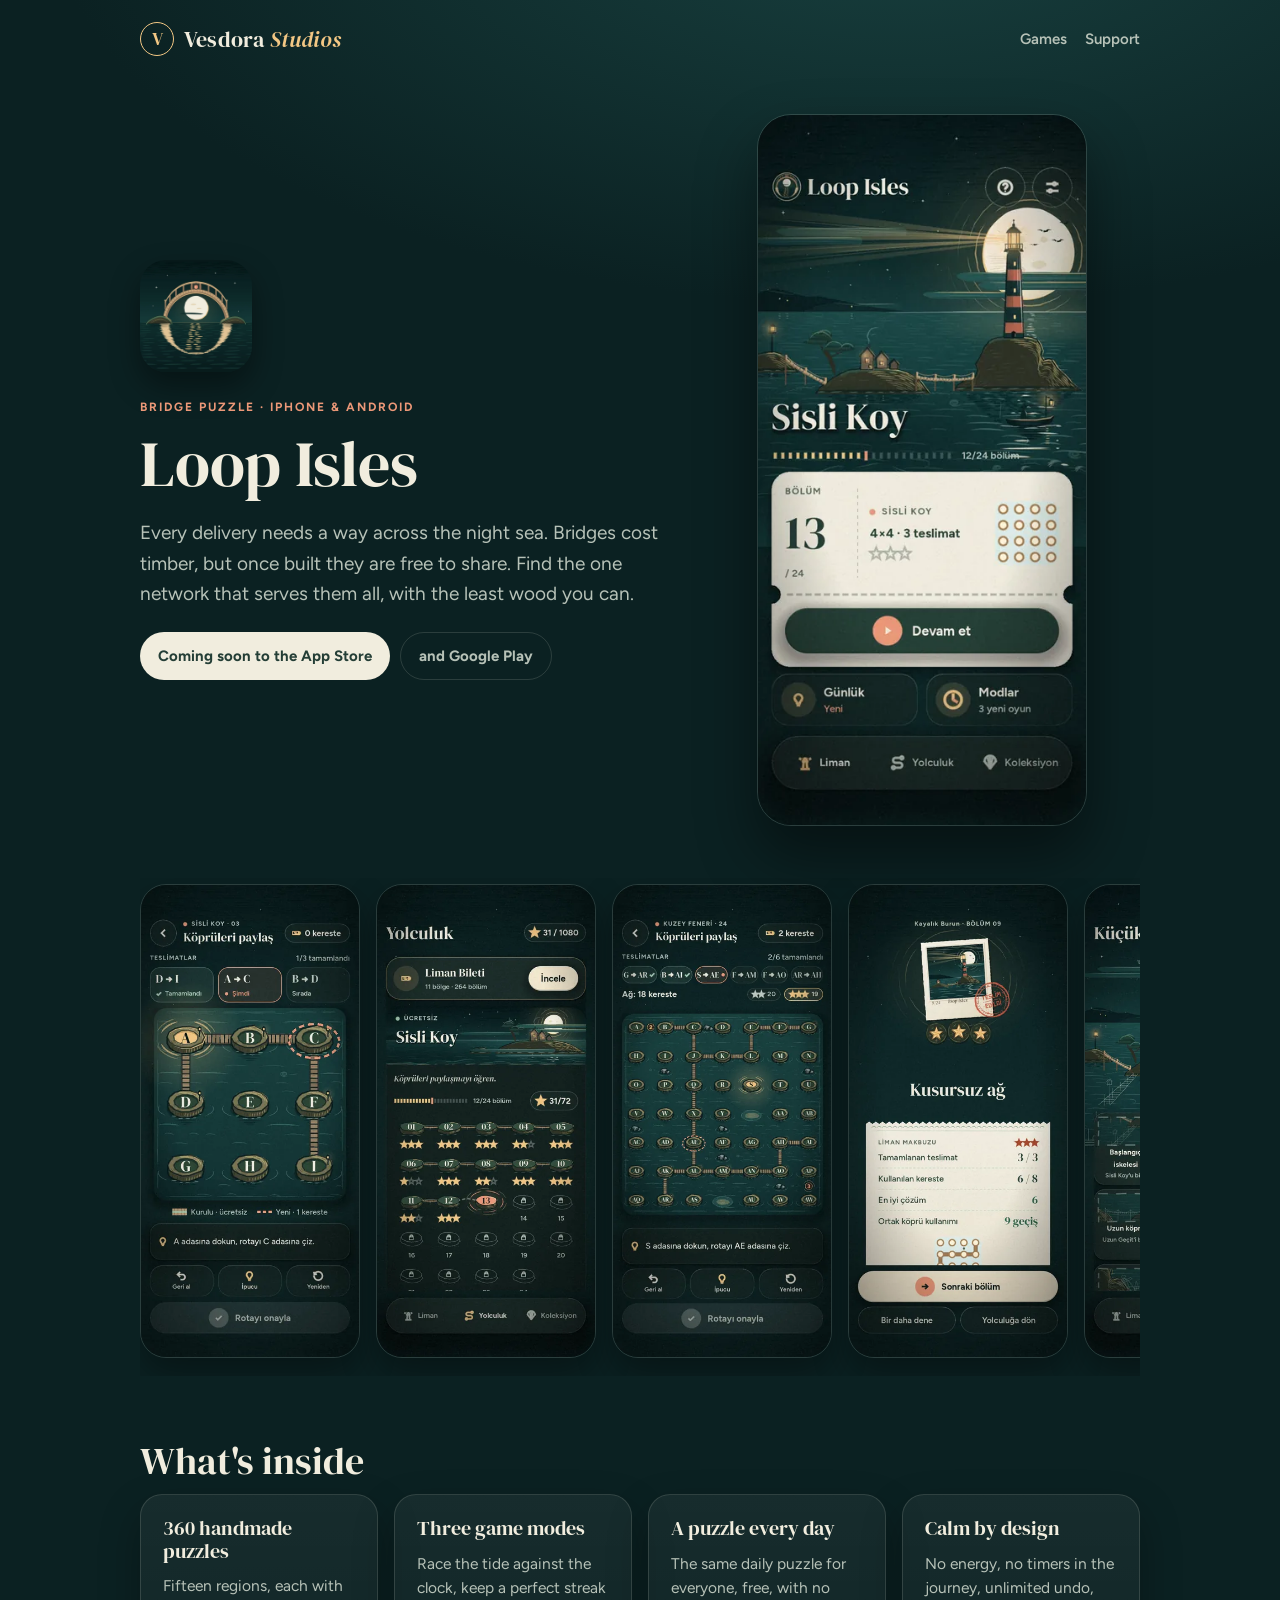
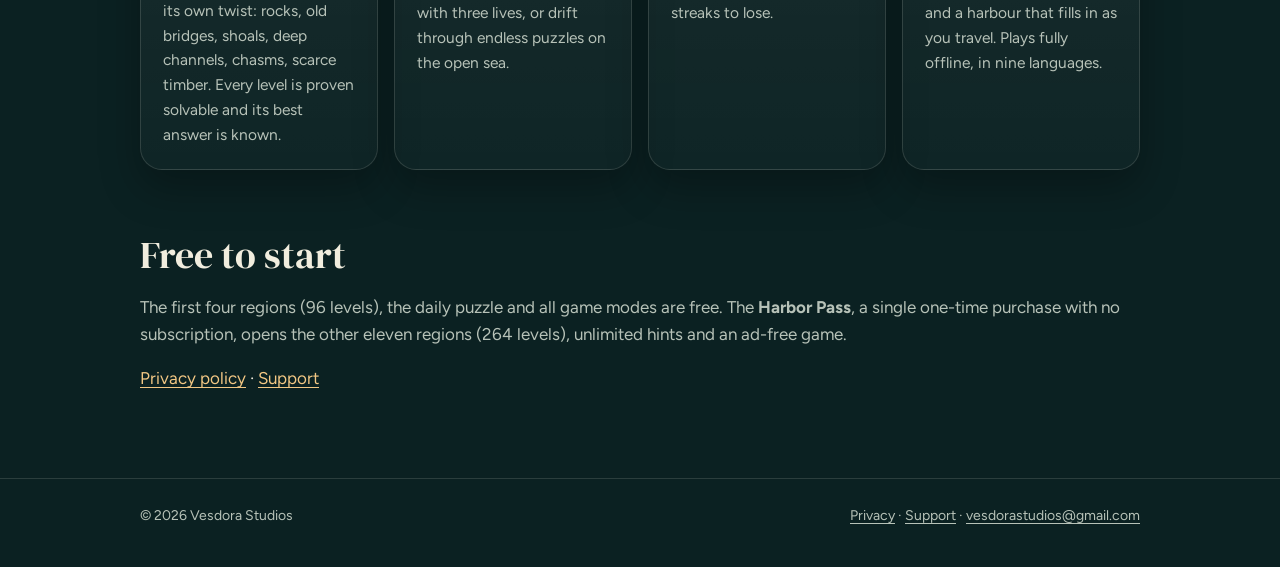
==== loop-isles/index.html @ a1103963 "Add Vesdora Studios site with Loop Isles page, 9-language privacy policy, support and app-ads.txt Co" ====
<!doctype html>
<html lang="en">
<head>
<meta charset="utf-8">
<meta name="viewport" content="width=device-width, initial-scale=1">
<title>Loop Isles · Vesdora Studios</title>
<meta name="description" content="Loop Isles is a calm bridge-building puzzle for iPhone and Android: build one shared network of bridges that serves every delivery with the least timber.">
<link rel="icon" href="/assets/favicon.png">
<link rel="apple-touch-icon" href="/assets/loop-isles/icon-180.png">
<link rel="preconnect" href="https://fonts.googleapis.com">
<link rel="preconnect" href="https://fonts.gstatic.com" crossorigin>
<link href="https://fonts.googleapis.com/css2?family=DM+Serif+Display:ital@0;1&family=Figtree:wght@400;600;700&display=swap" rel="stylesheet">
<link rel="stylesheet" href="/assets/style.css">
</head>
<body>
<header class="top">
  <div class="wrap">
    <a class="brand" href="/"><span class="brand-mark">V</span><span class="brand-name">Vesdora <em>Studios</em></span></a>
    <nav class="nav"><a href="/">Games</a><a href="/support/">Support</a></nav>
  </div>
</header>

<main class="wrap">
  <div class="game-hero">
    <div>
      <img class="icon" src="/assets/loop-isles/icon.webp" alt="Loop Isles app icon">
      <p class="eyebrow">Bridge puzzle · iPhone &amp; Android</p>
      <h1>Loop Isles</h1>
      <p class="lead">Every delivery needs a way across the night sea. Bridges cost timber, but once built they are free to share. Find the one network that serves them all, with the least wood you can.</p>
      <div class="badges">
        <span class="badge">Coming soon to the App Store</span>
        <span class="badge ghost">and Google Play</span>
      </div>
    </div>
    <img class="phone" src="/assets/loop-isles/home.webp" alt="Loop Isles home screen: a linocut harbour at night with a lighthouse and the next level ticket">
  </div>

  <section>
    <div class="shots" aria-label="Screenshots">
      <img src="/assets/loop-isles/game.webp" alt="A 3 by 3 board with islands joined by plank bridges">
      <img src="/assets/loop-isles/journey.webp" alt="The journey map with regions and finished levels">
      <img src="/assets/loop-isles/7x7.webp" alt="A large 7 by 7 board in the last region">
      <img src="/assets/loop-isles/result.webp" alt="A finished level with a stamped print and three stars">
      <img src="/assets/loop-isles/collection.webp" alt="The harbour collection that fills in as regions are completed">
    </div>
  </section>

  <section>
    <h2>What's inside</h2>
    <div class="features">
      <div class="card"><h3>360 handmade puzzles</h3><p>Fifteen regions, each with its own twist: rocks, old bridges, shoals, deep channels, chasms, scarce timber. Every level is proven solvable and its best answer is known.</p></div>
      <div class="card"><h3>Three game modes</h3><p>Race the tide against the clock, keep a perfect streak with three lives, or drift through endless puzzles on the open sea.</p></div>
      <div class="card"><h3>A puzzle every day</h3><p>The same daily puzzle for everyone, free, with no streaks to lose.</p></div>
      <div class="card"><h3>Calm by design</h3><p>No energy, no timers in the journey, unlimited undo, and a harbour that fills in as you travel. Plays fully offline, in nine languages.</p></div>
    </div>
  </section>

  <section>
    <h2>Free to start</h2>
    <p class="muted">The first four regions (96 levels), the daily puzzle and all game modes are free. The <strong>Harbor Pass</strong>, a single one-time purchase with no subscription, opens the other eleven regions (264 levels), unlimited hints and an ad-free game.</p>
    <p><a href="/loop-isles/privacy/">Privacy policy</a> · <a href="/support/">Support</a></p>
  </section>
</main>

<footer class="foot">
  <div class="wrap">
    <span>© 2026 Vesdora Studios</span>
    <span><a href="/loop-isles/privacy/">Privacy</a> · <a href="/support/">Support</a> · <a href="mailto:vesdorastudios@gmail.com">vesdorastudios@gmail.com</a></span>
  </div>
</footer>
</body>
</html>
---- assets/style.css ----
/* Vesdora Studios — night print palette shared with the games. */
:root {
  --night: #0b2122;
  --night-2: #0f2e2e;
  --panel: #143a3a;
  --ink: #f1edde;
  --muted: #b7c2b8;
  --gold: #f2c784;
  --coral: #ec9878;
  --line: rgba(241, 237, 222, 0.14);
  --paper: #f1edde;
  --paper-ink: #243e36;
  --radius: 22px;
  --wrap: 1040px;
}

* { box-sizing: border-box; }

html { -webkit-text-size-adjust: 100%; }

body {
  margin: 0;
  background: radial-gradient(120% 80% at 70% -10%, #18403f 0%, var(--night) 55%) fixed, var(--night);
  color: var(--ink);
  font: 400 17px/1.6 "Figtree", system-ui, -apple-system, "Segoe UI", sans-serif;
}

a { color: var(--gold); text-underline-offset: 3px; }
a:hover { color: var(--ink); }
a:focus-visible, button:focus-visible { outline: 2px solid var(--gold); outline-offset: 3px; border-radius: 6px; }

.wrap { max-width: var(--wrap); margin: 0 auto; padding: 0 20px; }

/* Header */
.top { padding: 22px 0; }
.top .wrap { display: flex; align-items: center; justify-content: space-between; gap: 16px; }
.brand { display: flex; align-items: center; gap: 10px; color: var(--ink); text-decoration: none; }
.brand-mark {
  width: 34px; height: 34px; border-radius: 50%;
  display: grid; place-items: center;
  border: 1.5px solid var(--gold); color: var(--gold);
  font: 400 18px/1 "DM Serif Display", Georgia, serif;
}
.brand-name { font: 400 22px/1 "DM Serif Display", Georgia, serif; letter-spacing: 0.2px; }
.brand-name em { color: var(--gold); font-style: italic; }
.nav { display: flex; gap: 18px; font-weight: 600; font-size: 15px; }
.nav a { color: var(--muted); text-decoration: none; }
.nav a:hover, .nav a[aria-current="page"] { color: var(--ink); }

/* Type */
h1, h2, h3 { font-family: "DM Serif Display", Georgia, serif; font-weight: 400; line-height: 1.12; margin: 0 0 12px; }
h1 { font-size: clamp(38px, 6vw, 64px); }
h2 { font-size: clamp(28px, 4vw, 38px); margin-top: 8px; }
h3 { font-size: 22px; }
.eyebrow { text-transform: uppercase; letter-spacing: 2px; font-size: 12px; font-weight: 700; color: var(--coral); margin: 0 0 10px; }
.lead { font-size: 19px; color: var(--muted); max-width: 640px; }
.muted { color: var(--muted); }

/* Hero */
.hero { padding: 48px 0 40px; }
.hero h1 em { color: var(--gold); }

/* Cards */
.grid { display: grid; gap: 20px; grid-template-columns: repeat(auto-fill, minmax(300px, 1fr)); }
.card {
  background: linear-gradient(180deg, rgba(255, 255, 255, 0.05), rgba(255, 255, 255, 0.02));
  border: 1px solid var(--line); border-radius: var(--radius);
  padding: 22px; box-shadow: 0 18px 40px rgba(0, 0, 0, 0.28);
}
.game-card { display: flex; gap: 18px; align-items: flex-start; color: var(--ink); text-decoration: none; }
.game-card:hover { border-color: rgba(242, 199, 132, 0.5); }
.game-card img { width: 84px; height: 84px; border-radius: 20px; flex: none; box-shadow: 0 8px 20px rgba(0, 0, 0, 0.35); }
.game-card h3 { margin-bottom: 4px; }
.tag { display: inline-block; font-size: 12px; font-weight: 700; letter-spacing: 1px; text-transform: uppercase;
  color: var(--gold); border: 1px solid rgba(242, 199, 132, 0.45); border-radius: 100px; padding: 3px 10px; margin-top: 8px; }
.card.soon { border-style: dashed; color: var(--muted); display: grid; place-items: center; min-height: 128px; text-align: center; }

section { padding: 28px 0; }

/* Game page */
.game-hero { display: grid; gap: 32px; grid-template-columns: 1.1fr 0.9fr; align-items: center; padding: 36px 0 24px; }
.game-hero .icon { width: 112px; height: 112px; border-radius: 26px; box-shadow: 0 14px 30px rgba(0, 0, 0, 0.4); margin-bottom: 18px; }
.phone { width: 100%; max-width: 330px; justify-self: center; border-radius: 34px; border: 1px solid var(--line);
  box-shadow: 0 30px 60px rgba(0, 0, 0, 0.45); }
.badges { display: flex; flex-wrap: wrap; gap: 10px; margin-top: 22px; }
.badge { display: inline-flex; align-items: center; gap: 8px; padding: 11px 18px; border-radius: 100px;
  background: var(--paper); color: var(--paper-ink); font-weight: 700; font-size: 15px; text-decoration: none; }
.badge.ghost { background: transparent; color: var(--muted); border: 1px solid var(--line); }
.shots { display: flex; gap: 16px; overflow-x: auto; padding: 6px 2px 18px; scroll-snap-type: x mandatory; }
.shots img { width: 220px; flex: none; border-radius: 26px; border: 1px solid var(--line); scroll-snap-align: start;
  box-shadow: 0 16px 34px rgba(0, 0, 0, 0.35); }
.features { display: grid; gap: 16px; grid-template-columns: repeat(auto-fill, minmax(230px, 1fr)); }
.features .card h3 { font-size: 20px; }
.features .card p { margin: 0; color: var(--muted); font-size: 15.5px; }

/* Prose (privacy, support) */
.prose { max-width: 760px; padding: 20px 0 40px; }
.prose h2 { font-size: 26px; margin-top: 34px; }
.prose h3 { font-size: 20px; margin-top: 22px; }
.prose li { margin: 4px 0; }
.prose table { border-collapse: collapse; width: 100%; font-size: 15px; margin: 12px 0; }
.prose th, .prose td { text-align: left; vertical-align: top; padding: 10px 12px; border-bottom: 1px solid var(--line); }
.prose th { color: var(--gold); font-weight: 700; }
.toc { display: flex; gap: 10px; flex-wrap: wrap; margin: 8px 0 4px; }
.toc a { font-weight: 700; font-size: 14px; border: 1px solid var(--line); border-radius: 100px; padding: 6px 14px; text-decoration: none; }
.lang-divider { margin: 48px 0 8px; border: 0; border-top: 1px solid var(--line); }

/* Footer */
.foot { border-top: 1px solid var(--line); margin-top: 40px; padding: 26px 0 40px; color: var(--muted); font-size: 14px; }
.foot .wrap { display: flex; flex-wrap: wrap; justify-content: space-between; gap: 12px; }
.foot a { color: var(--muted); }

@media (max-width: 760px) {
  body { font-size: 16px; }
  .game-hero { grid-template-columns: 1fr; }
  .phone { max-width: 260px; }
  .nav { gap: 14px; font-size: 14px; }
  .brand-name { font-size: 19px; }
}
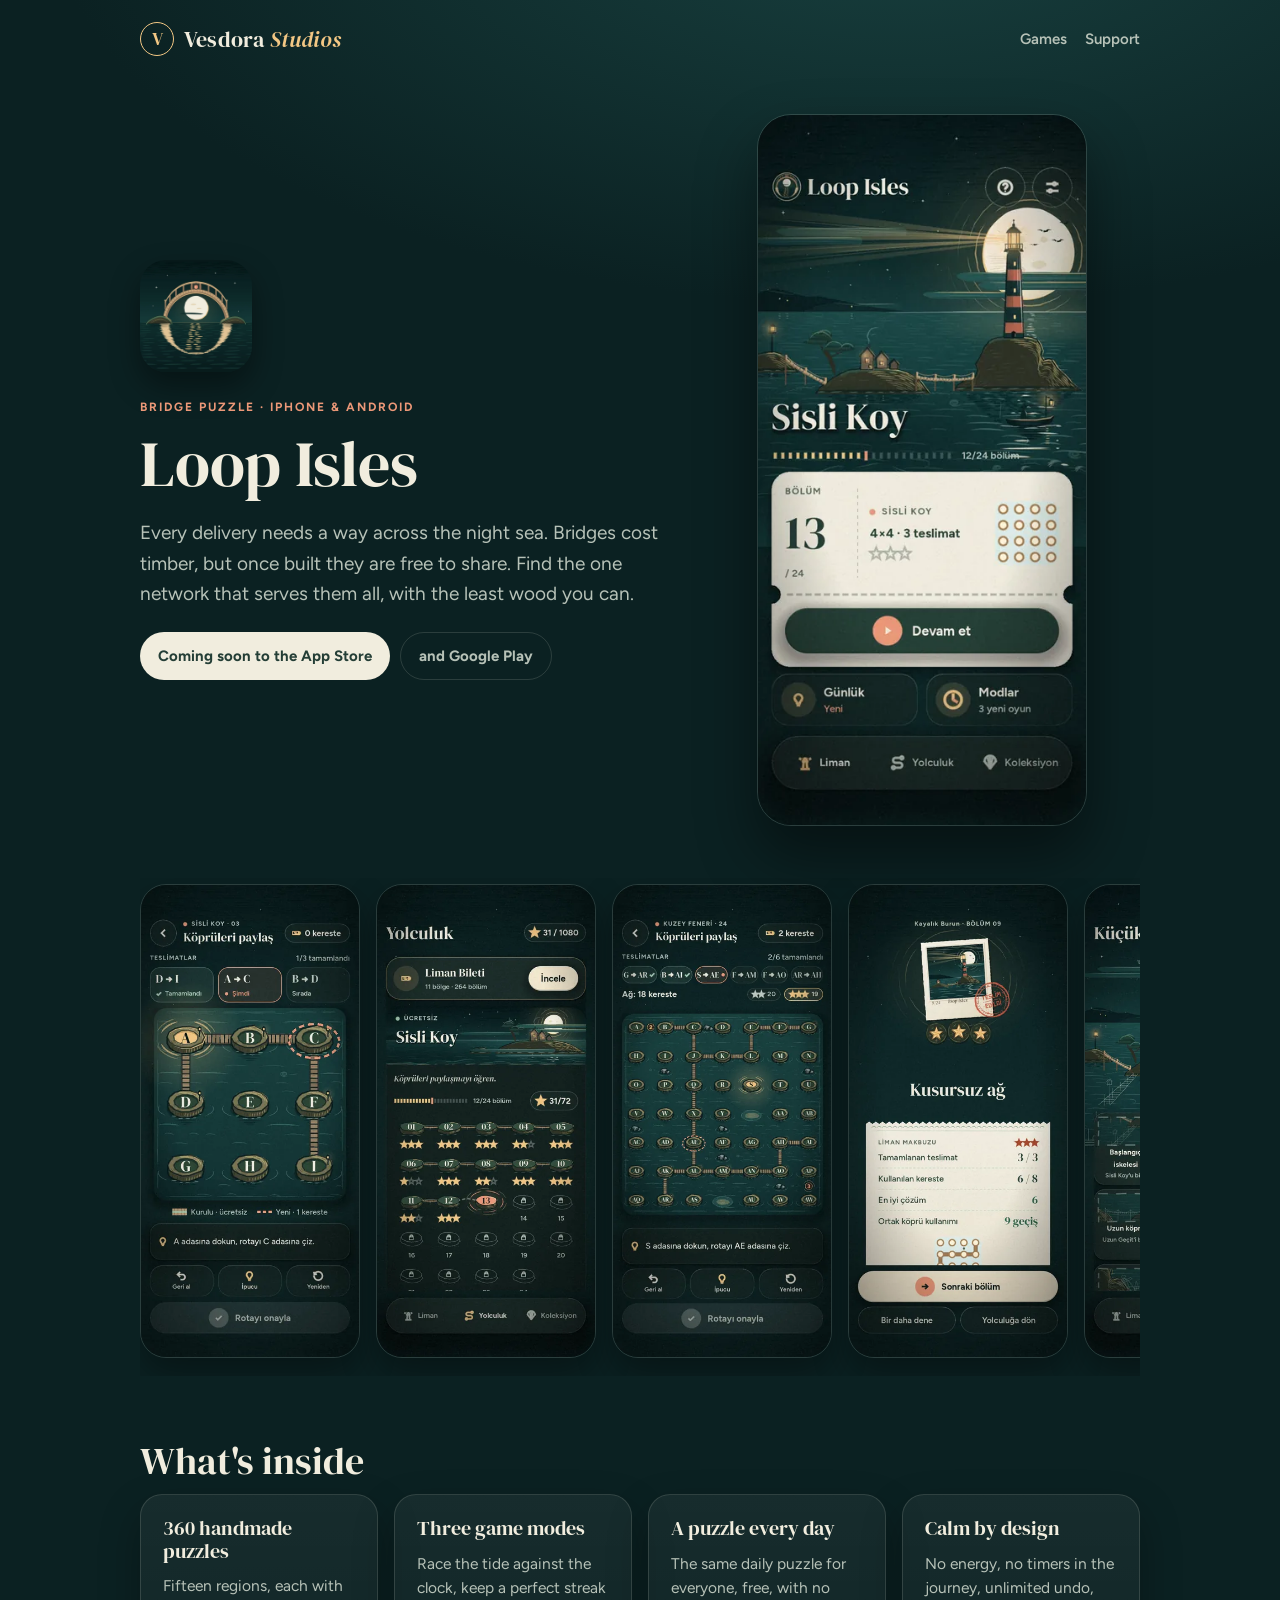
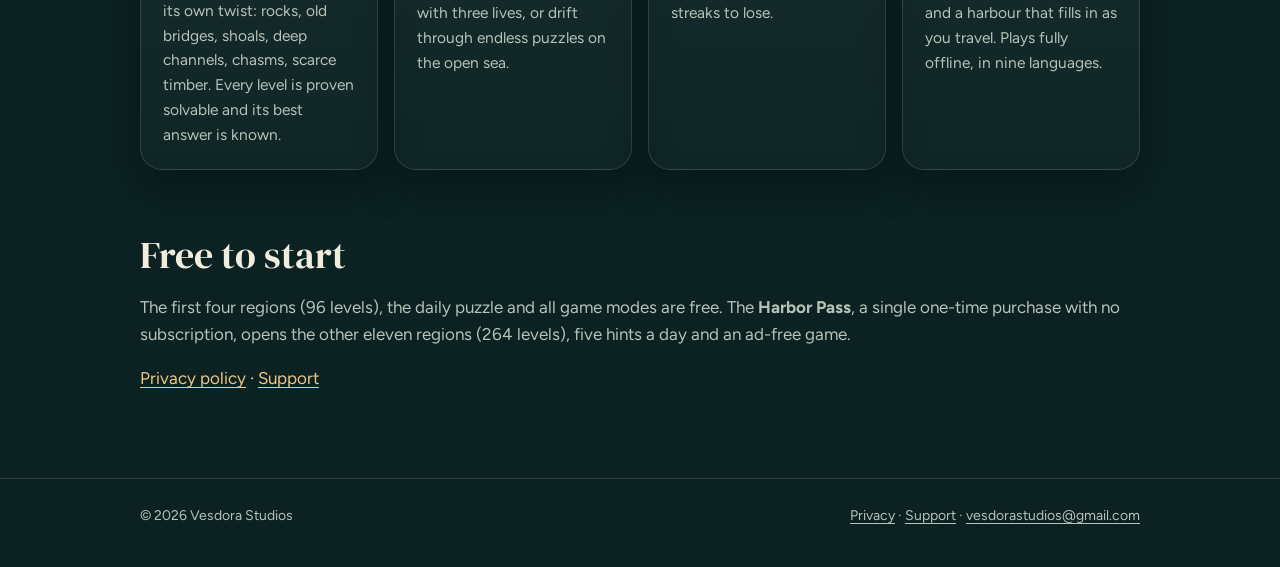
==== commit b51338e2: "Loop Isles: the Harbor Pass gives five hints a day Co-Authored-By: Claude Opus 5.5 <noreply@anthropi" ====
--- a/loop-isles/index.html
+++ b/loop-isles/index.html
@@ -57,7 +57,7 @@
 
   <section>
     <h2>Free to start</h2>
-    <p class="muted">The first four regions (96 levels), the daily puzzle and all game modes are free. The <strong>Harbor Pass</strong>, a single one-time purchase with no subscription, opens the other eleven regions (264 levels), unlimited hints and an ad-free game.</p>
+    <p class="muted">The first four regions (96 levels), the daily puzzle and all game modes are free. The <strong>Harbor Pass</strong>, a single one-time purchase with no subscription, opens the other eleven regions (264 levels), five hints a day and an ad-free game.</p>
     <p><a href="/loop-isles/privacy/">Privacy policy</a> · <a href="/support/">Support</a></p>
   </section>
 </main>
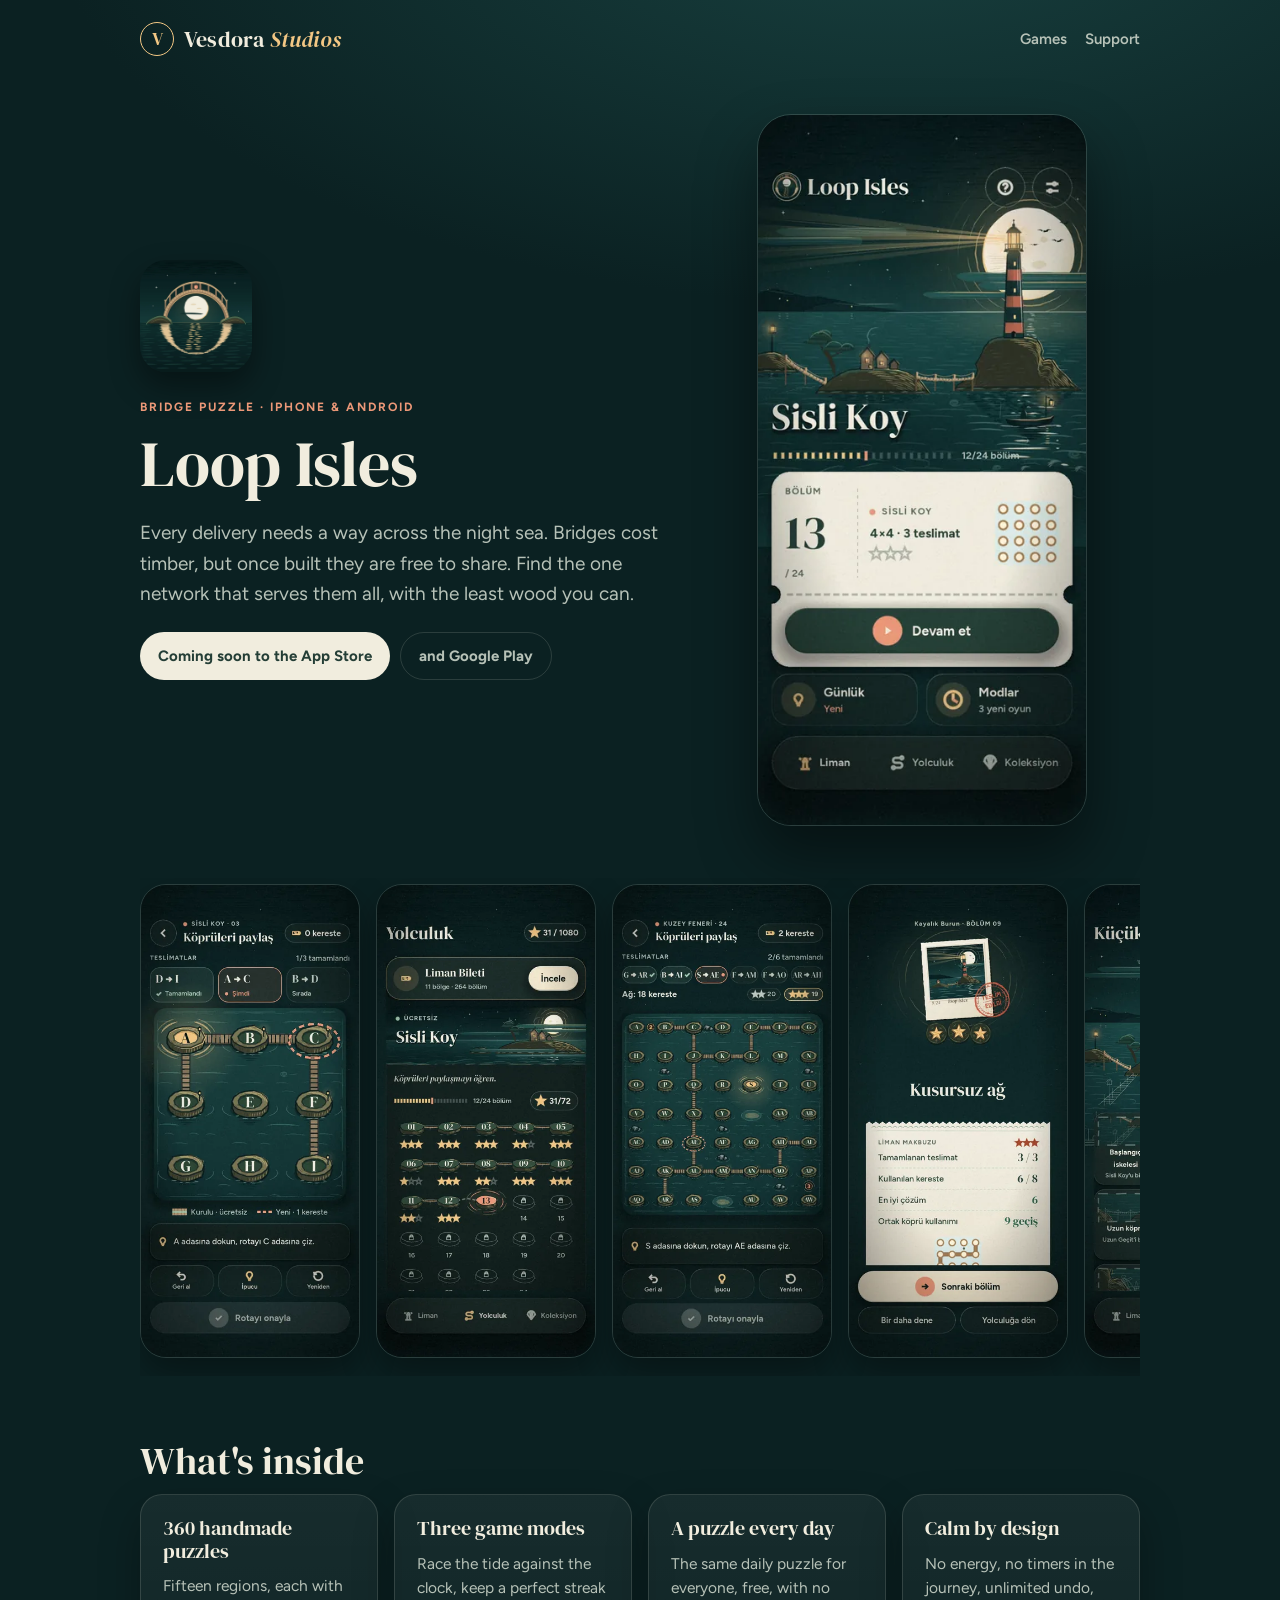
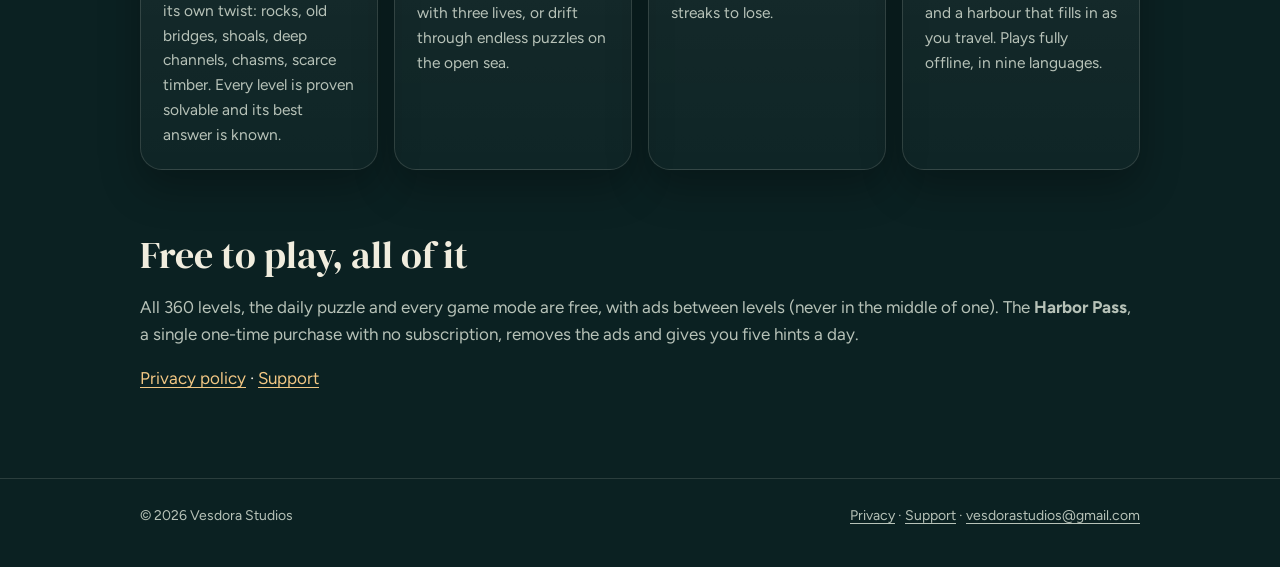
==== commit d2bb57b0: "Loop Isles: every level is free; the Harbor Pass removes ads Co-Authored-By: Claude Opus 5.5 <norepl" ====
--- a/loop-isles/index.html
+++ b/loop-isles/index.html
@@ -56,8 +56,8 @@
   </section>
 
   <section>
-    <h2>Free to start</h2>
-    <p class="muted">The first four regions (96 levels), the daily puzzle and all game modes are free. The <strong>Harbor Pass</strong>, a single one-time purchase with no subscription, opens the other eleven regions (264 levels), five hints a day and an ad-free game.</p>
+    <h2>Free to play, all of it</h2>
+    <p class="muted">All 360 levels, the daily puzzle and every game mode are free, with ads between levels (never in the middle of one). The <strong>Harbor Pass</strong>, a single one-time purchase with no subscription, removes the ads and gives you five hints a day.</p>
     <p><a href="/loop-isles/privacy/">Privacy policy</a> · <a href="/support/">Support</a></p>
   </section>
 </main>
